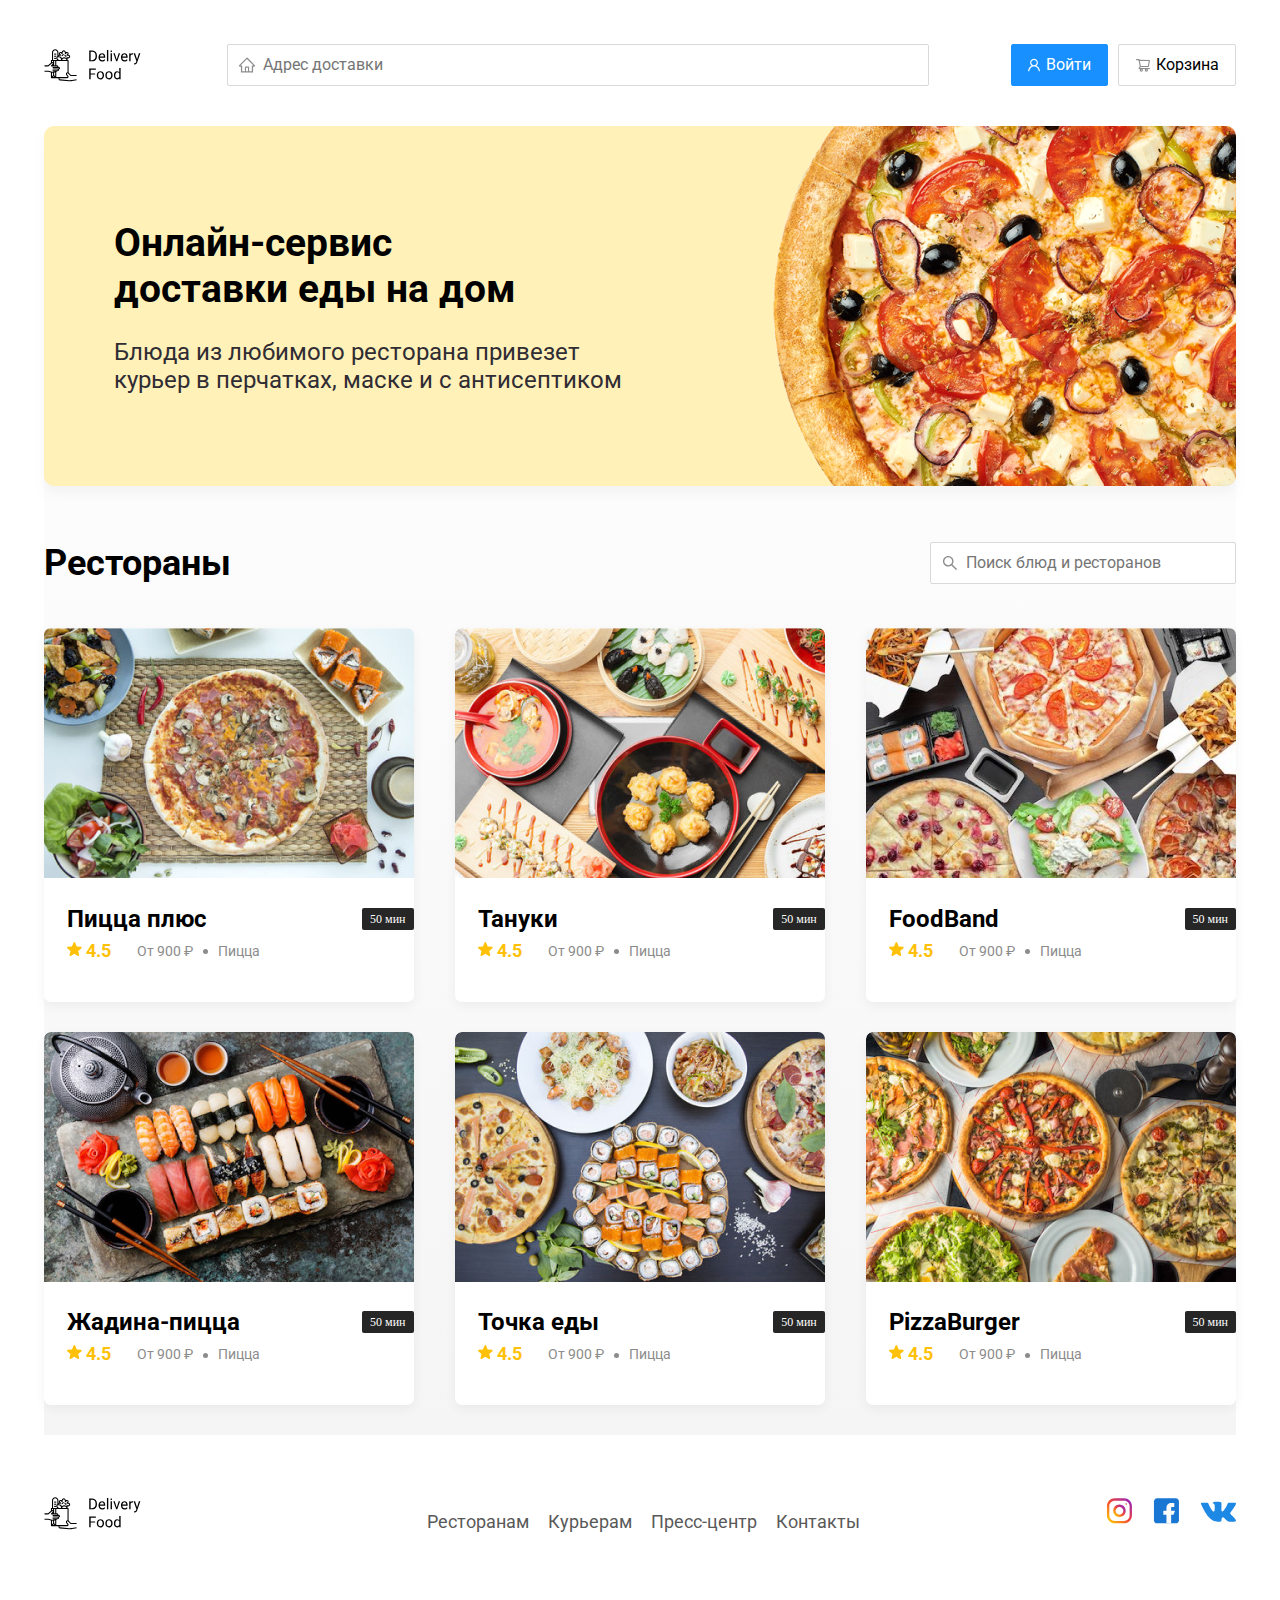
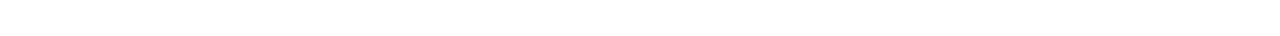
==== index.html @ 6f427807 "first commit" ====
<!DOCTYPE html>
<html lang="ru">

<head>
    <meta charset="UTF-8">
    <meta name="viewport" content="width=device-width, initial-scale=1.0">
    <title>Delivery Food - доставка еды на дом</title>
    <link rel="stylesheet" href="css\normalize.css">
    <link href="https://fonts.googleapis.com/css?family=Roboto:400,700&display=swap&subset=cyrillic" rel="stylesheet">
    <link rel="stylesheet" href="css/style.css">
</head>

<body>
    <div class="container">
        <header class="header">
            <img src="img\logo.svg" alt="Logo" class="logo">
            <input type="text" class="input input-address" placeholder="Адрес доставки">
            <div class="buttons">
                <button class="button button-primery">
                    <img src="img\User.svg" alt="User" class="button-icon">
                    <span class="button-text">Войти</span>

                </button>
                <button class="button">
                    <img src="img\shopping-card.svg" alt="shopping-card" class="button-icon">
                    <span class="button-text">Корзина</span>


                </button>
            </div>
        </header>
        
    </div>
<main class="main">
    <div class="container">
        <section class="promo">
            <h1 class="promo-title">Онлайн-сервис<br> доставки еды на дом </br></h1>
            <p class="promo-text">Блюда из любимого ресторана привезет курьер в перчатках, маске и с антисептиком</p>
        </section>
        <section class="restaurants">
            <div class="section-heading">
                <h2 class="section-title">Рестораны</h2>
                <input type="text" class=" input input-search" placeholder="Поиск блюд и ресторанов">
            </div>
            <div class="cards">
                <div class="card">
                    <img src="img\image.jpg" alt="image" class="card-image">
                    <div class="card-text">
                        <div class="card-heading">
                            <h3 class="card-title">Пицца плюс</h3>
                            <span class="card-tag tag">50 мин</span>
                        </div>
                        <div class="card-info">
                            <div class="rating">
                                <img src="img\rating.svg" alt="rating" class="rating-star">
                                4.5
                            </div>
                            <div class="price">От 900 ₽</div>
                            <div class="category">Пицца</div>
                        </div>
                    </div>
                </div>
                <div class="card">
                    <img src="img\image (2).jpg" alt="image" class="card-image">
                    <div class="card-text">
                        <div class="card-heading">
                            <h3 class="card-title">Тануки</h3>
                            <span class="card-tag tag">50 мин</span>
                        </div>
                        <div class="card-info">
                            <div class="rating"> <img src="img\rating.svg" alt="rating" class="rating-star">
                                4.5
                            </div>
                            <div class="price">От 900 ₽</div>
                            <div class="category">Пицца</div>
                        </div>
                    </div>
                </div>
                <div class="card">
                    <img src="img\image (3).jpg" alt="image" class="card-image">
                    <div class="card-text">
                        <div class="card-heading">
                            <h3 class="card-title">FoodBand</h3>
                            <span class="card-tag tag">50 мин</span>
                        </div>
                        <div class="card-info">
                            <div class="rating">
                                <img src="img\rating.svg" alt="rating" class="rating-star">
                                4.5
                            </div>
                            <div class="price">От 900 ₽</div>
                            <div class="category">Пицца</div>
                        </div>
                    </div>
                </div>
                <div class="card">
                    <img src="img\image (4).jpg" alt="image" class="card-image">
                    <div class="card-text">
                        <div class="card-heading">
                            <h3 class="card-title">Жадина-пицца</h3>
                            <span class="card-tag tag">50 мин</span>
                        </div>
                        <div class="card-info">
                            <div class="rating"> <img src="img\rating.svg" alt="rating" class="rating-star">
                                4.5
                            </div>
                            <div class="price">От 900 ₽</div>
                            <div class="category">Пицца</div>
                        </div>
                    </div>
                </div>
                <div class="card">
                    <img src="img\image (5).jpg" alt="image" class="card-image">
                    <div class="card-text">
                        <div class="card-heading">
                            <h3 class="card-title">Точка еды</h3>
                            <span class="card-tag tag">50 мин</span>
                        </div>
                        <div class="card-info">
                            <div class="rating"> <img src="img\rating.svg" alt="rating" class="rating-star">
                                4.5
                            </div>
                            <div class="price">От 900 ₽</div>
                            <div class="category">Пицца</div>
                        </div>
                    </div>
                </div>
                <div class="card">
                    <img src="img\image (6).jpg" alt="image" class="card-image">
                    <div class="card-text">
                        <div class="card-heading">
                            <h3 class="card-title">PizzaBurger</h3>
                            <span class="card-tag tag">50 мин</span>
                        </div>
                        <div class="card-info">
                            <div class="rating"> <img src="img\rating.svg" alt="rating" class="rating-star">
                                4.5
                            </div>
                            <div class="price">От 900 ₽</div>
                            <div class="category">Пицца</div>
                        </div>
                    </div>
                </div>
            </div>


        </section>
    </div>
</main>
<footer class="footer">
   <div class="container">
    <div class="footer-block">
        <img src="img/logo.svg" alt="logo" class="logo footer-logo">
        <nav class="footer-nav">
        <a href="#" class="footer-link">Ресторанам</a>
        <a href="#" class="footer-link">Курьерам</a>
        <a href="#" class="footer-link">Пресс-центр</a>
        <a href="#" class="footer-link">Контакты</a>
    </nav>
    <div class="social-links">
        <a href="#" class="social-link"><img src="img\instagram.svg" alt="instagram"></a>
        <a href="#" class="social-link"><img src="img\fb.svg" alt="fb"></a>
        <a href="#" class="social-link"><img src="img\vk.svg" alt="vk"></a>
    </div>
    </div>   
   </div>

</footer>
</body>

</html>
---- css/style.css ----
* {
    box-sizing: border-box;
}

body {
    font-family: 'Roboto', sans-serif;
    padding: 44px;
}

.container {
    max-width: 1200px;
    margin: auto;
}

.header {
    display: flex;
    align-items: center;
    justify-content: space-between;
    margin-bottom: 40px;
}

.input {
    background: #FFFFFF;
    border: 1px solid #D9D9D9;
    border-radius: 2px;
    font-size: 16px;
    line-height: 24px;
    padding: 8px;
    background-repeat: no-repeat;
    background-position: left 11px center;
    padding-left: 35px;
}

.input-address {
    flex: 0.8;
    background-image: url(../img/Home.svg);

}

.input-search {
    width: 306px;
    background-image: url(../img/Search.svg);
}

.buttons {
    display: flex;
    align-items: center;
}

.button {
    display: flex;
    align-items: center;
    padding: 8px 16px;
    background: #FFFFFF;
    border: 1px solid #D9D9D9;
    box-sizing: border-box;
    box-shadow: 0px 0px 2px rgba(0, 0, 0, 0.0015);
    border-radius: 2px;
    font-size: 16px;
    line-height: 24px;
}

.button-primery {
    background: #1890FF;
    border-radius: 2px;
    border: 1px solid #1890FF;
    color: #FFFFFF;
    margin-right: 10px;

}

.button-icon {
    margin-right: 6px;
}

.promo {
    box-shadow: 0px 7px 12px rgba(158, 158, 163, 0.1);
    background: #FFF1B8 url(../img/promo-icon.png) no-repeat top -100px right -247px / 924px;
    border-radius: 10px;
    padding: 68px 70px;
    margin-bottom: 56px;
}

.promo-title {
    font-family: Roboto;
    font-style: normal;
    font-weight: bold;
    font-size: 39px;
    line-height: 46px;
}

.promo-text {
    font-family: Roboto;
    font-style: normal;
    font-weight: normal;
    font-size: 24px;
    line-height: 28px;
    color: #302C34;
    max-width: 538px;
}

.main {
    background: linear-gradient(180deg, rgba(245, 245, 245, 0) 1.04%, #F5F5F5 100%);
}

.section-heading {
    display: flex;
    align-items: center;
    justify-content: space-between;
    margin-bottom: 44px;
}

.section-title {
    font-style: normal;
    font-weight: bold;
    font-size: 36px;
    line-height: 42px;
    margin: 0;
    color: #000000;
}

.cards {
    display: flex;
    align-items: flex-start;
    justify-content: space-between;
    flex-wrap: wrap;
}

.card {
    background: #FFFFFF;
    box-shadow: 0px 4px 12px rgba(0, 0, 0, 0.05);
    border-radius: 7px;
    overflow: hidden;
    margin-bottom: 30px;
    flex-basis: 31%;
}

.card-image {
    width: 384px;
    height: 250px;
    object-fit: cover;
}

.card-text {
    padding-top: 20px;
    padding-bottom: 35px;
    padding-left: 23px;
}

.card-heading {
    display: flex;
    align-items: center;
    justify-content: space-between;
}

.card-title {
    margin: 0;
    font-family: Roboto;
    font-style: normal;
    font-weight: bold;
    font-size: 24px;
    line-height: 32px;
}

.card-tag {
    font-family: SF Pro Display;
    font-style: normal;
    font-weight: normal;
    font-size: 12px;
    line-height: 20px;
    color: #FFFFFF;
    background: #262626;
    border-radius: 2px;
    padding: 1px 8px;
}

.card-info {
    display: flex;
    align-content: center;
    flex-wrap: wrap;

}

.rating {
    margin-right: 26px;
    color: #FFC107;
    font-weight: bold;
    font-size: 18px;
    line-height: 32px;
}

.price,
.category {
    color: #8C8C8C;
    font-size: 18px;
    line-height: 32px;

}

.price {
    margin-right: 10px;
}

.category {
    text-overflow: ellipsis;
    overflow: hidden;
    white-space: nowrap;
    max-width: 150px;
}

.price::after {
    content: "";
    width: 5px;
    height: 5px;
    background-color: #8C8C8C;
    display: inline-block;
    vertical-align: middle;
    border-radius: 50%;
    margin-left: 10px;
}

.footer {
    padding: 60px 0;
}

.footer-block {
    display: flex;
    align-items: center;
    justify-content: space-between;
}

.footer-nav {
    margin-left: 35px;
    margin-top: auto;
}

.footer-link {
    display: inline-block;
    color: #595959;
    font-style: normal;
    font-weight: normal;
    font-size: 18px;
    line-height: 21px;
    text-decoration: none;
}

.footer-link:not(:last-child) {
    margin-right: 15px;
}

.social-links {
    display: flex;
    align-items: center;
}

.social-link:not(:last-child) {
    margin-right: 21px;
}

@media (max-width: 1366px) {
    .container {
        min-width: 960px;
    }

    .promo {
        background-position: center right -300px;
        border-style: 750px;
    }

    .category,
    .price {
        font-size: 14px;
    }
}

@media (max-width: 992px) {
    .container {
        min-width: 750px;
    }

    .promo {
        padding: 50px;
        background-size: 500px;
        background-position: center right -200px;
    }

    .promo-text {
        font-style: 18px;
        min-width: 400px;
    }

    .card {
        flex-basis: 49%;
    }

    .footer-link {
        font-size: 16px;
    }
}

@media (max-width:768px) {
    .container {
        min-width: 560px;
    }

    .card-info {
        flex-wrap: wrap;
    }

    .rating {
        flex-basis: 100%;
    }

    .card-title {
        font-size: 18px;
    }

    .promo {
        background-size: 400px;
        background-position: bottom 50px right -200px;
    }

    .promo-title {
        font-size: 24px;
        left: 1.4;
    }

    .promo-text {
        margin-top: 0;
    }
}

@media (max-width:578px) {
    .container {
        min-width: 90%;
    }

    .header {
        flex-wrap: wrap;
    }

    .input-address {
        margin-top: 15px;
        order: 5;
        flex: 1;
    }

    .promo {
        background-image: none;
    }

    .promo-title {
        margin-bottom: 10px;
    }

    .section-title {
        font-size: 20px;
    }

    .card {
        flex-basis: 100%;
    }

    .card-image {
        width: 100%;
    }

    .footer {
        padding: 30px 0;
    }

    .footer-block {
        align-items: flex-start;
    }

    .footer-nav {
        margin-left: 0;
        margin-right: 0;
        order: 0;
        display: flex;
        flex-direction: column;
    }

    .footer-logo {
        margin-right: 15px;
        order: 1;
    }

    .social-links {
        order: 2;
    }
}

@media (max-width:480px) {
    .button-text {
        display: none;
    }

    .button {
        min-height: 40px;
    }

    .button-icon {
        margin: 0;
    }

    .promo {
        padding: 20px;
    }

    .section-heading {
        flex-wrap: wrap;
    }
    
    .footer-block {
        flex-wrap: wrap;
        align-items: center;
        flex-direction: column;
    }

    .footer-logo {
        order: 0;
        margin-bottom: 20px;
    }

    .footer-nav {
        margin-bottom: 20px;
        text-align: center;
    }

    .footer-link:not(:last-child) {
        margin-right: 0;
    }
}
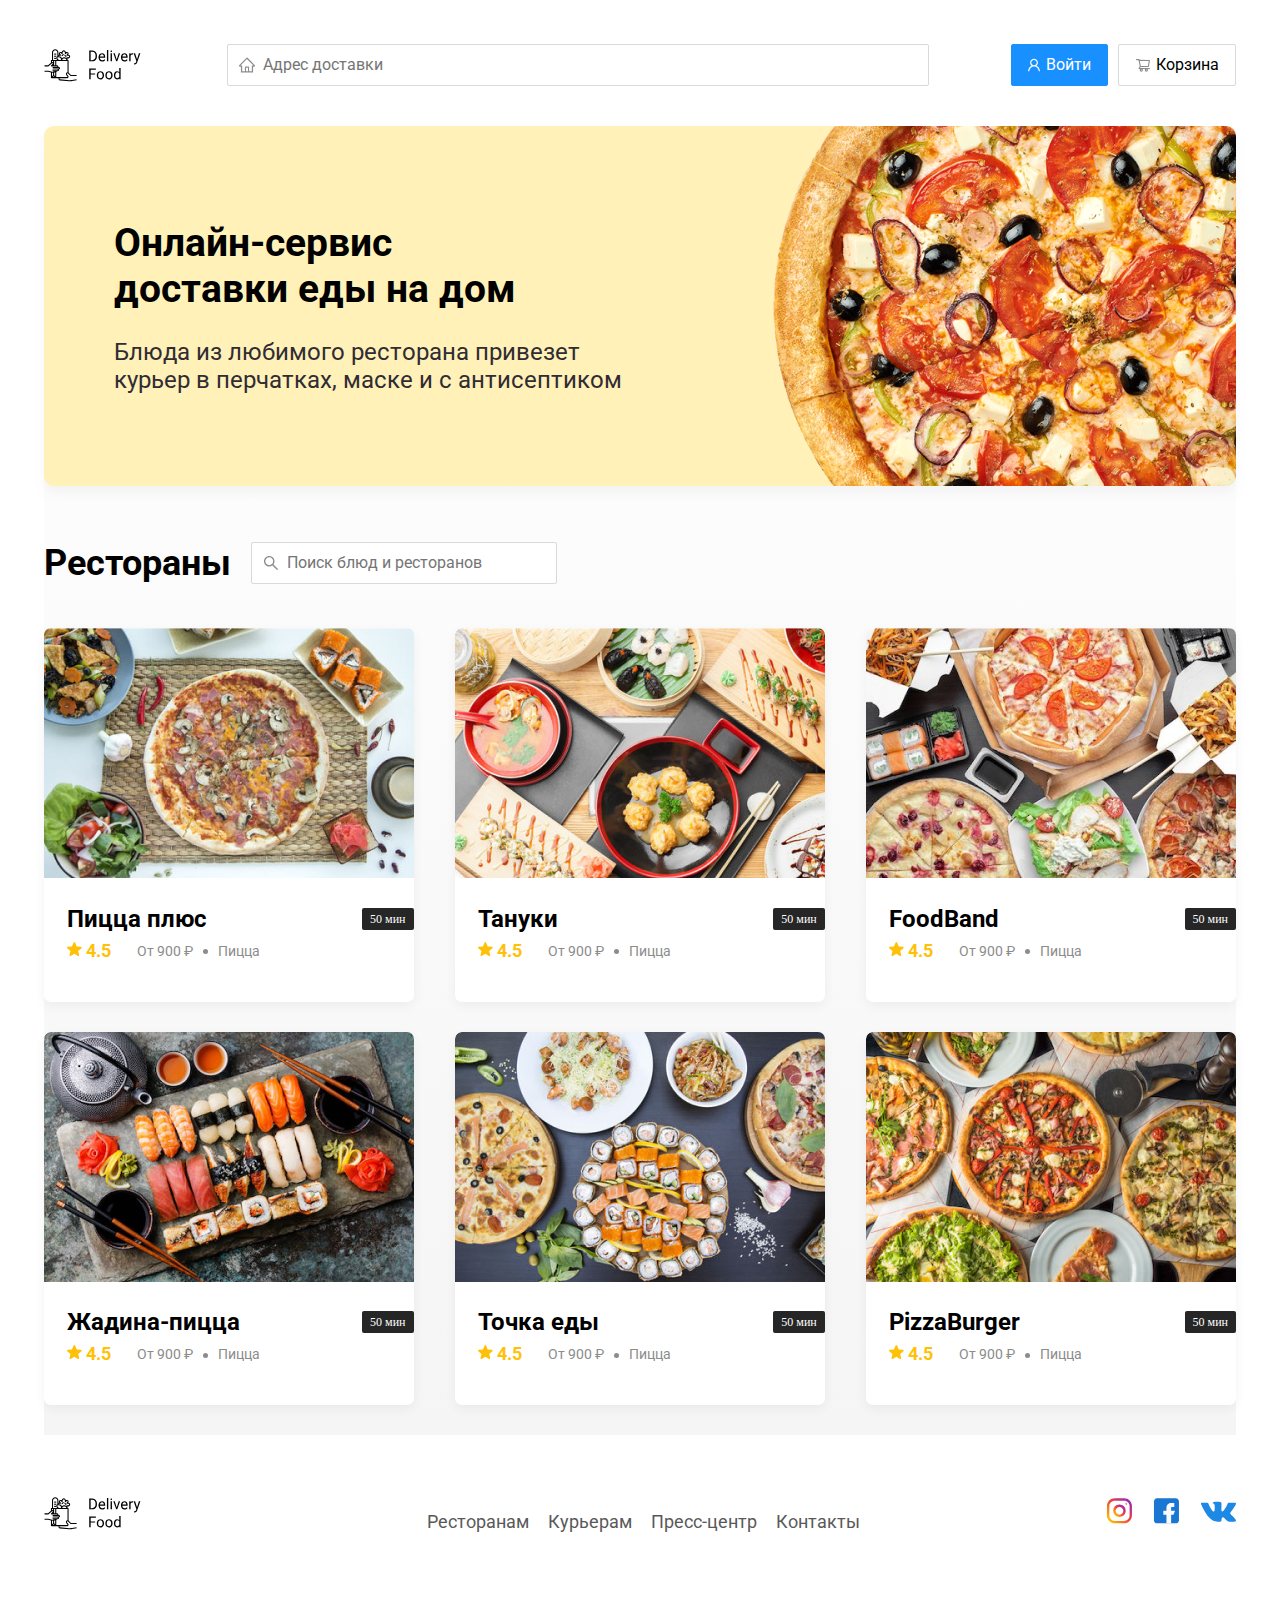
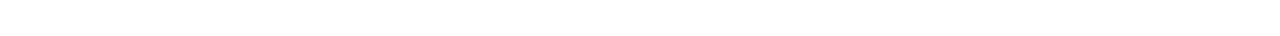
==== commit 8586d186: "second" ====
--- a/index.html
+++ b/index.html
@@ -7,7 +7,9 @@
     <title>Delivery Food - доставка еды на дом</title>
     <link rel="stylesheet" href="css\normalize.css">
     <link href="https://fonts.googleapis.com/css?family=Roboto:400,700&display=swap&subset=cyrillic" rel="stylesheet">
+    <link rel="stylesheet" href="css\animate.css">
     <link rel="stylesheet" href="css/style.css">
+
 </head>
 
 <body>
@@ -166,6 +168,8 @@
    </div>
 
 </footer>
+
 </body>
-
+<script src="js\wow.min.js"></script>
+<script src="js/main.js"></script>
 </html>--- a/css/style.css
+++ b/css/style.css
@@ -66,11 +66,18 @@
     border: 1px solid #1890FF;
     color: #FFFFFF;
     margin-right: 10px;
-
+}
+
+.button-primery1 {
+    margin-top: 24px;
 }
 
 .button-icon {
     margin-right: 6px;
+}
+
+.button-icon2 {
+    margin: 0px 10px;
 }
 
 .promo {
@@ -106,7 +113,6 @@
 .section-heading {
     display: flex;
     align-items: center;
-    justify-content: space-between;
     margin-bottom: 44px;
 }
 
@@ -117,6 +123,7 @@
     line-height: 42px;
     margin: 0;
     color: #000000;
+    margin-right: 20px;
 }
 
 .cards {
@@ -133,6 +140,7 @@
     overflow: hidden;
     margin-bottom: 30px;
     flex-basis: 31%;
+    object-fit: cover;
 }
 
 .card-image {
@@ -147,6 +155,11 @@
     padding-left: 23px;
 }
 
+.card-text2 {
+    margin-right: 23px;
+
+}
+
 .card-heading {
     display: flex;
     align-items: center;
@@ -160,6 +173,16 @@
     font-weight: bold;
     font-size: 24px;
     line-height: 32px;
+}
+
+.card-title2 {
+    font-family: Roboto;
+    font-style: normal;
+    font-weight: normal;
+    font-size: 24px;
+    line-height: 32px;
+    margin: 0;
+    white-space: nowrap;
 }
 
 .card-tag {
@@ -178,7 +201,13 @@
     display: flex;
     align-content: center;
     flex-wrap: wrap;
-
+}
+
+
+.card-footer {
+    display: flex;
+    align-items: center;
+    flex-wrap: wrap;
 }
 
 .rating {
@@ -201,11 +230,34 @@
     margin-right: 10px;
 }
 
+.price2 {
+    font-family: Roboto;
+    font-style: normal;
+    font-weight: bold;
+    font-size: 20px;
+    line-height: 32px;
+    color: #000000;
+    margin-left: 32px;
+    margin-top: 25px;
+}
+
 .category {
     text-overflow: ellipsis;
     overflow: hidden;
     white-space: nowrap;
     max-width: 150px;
+}
+
+.structure {
+    text-overflow: ellipsis;
+    overflow: hidden;
+    white-space: normal;
+    font-style: normal;
+    font-weight: normal;
+    font-size: 18px;
+    line-height: 21px;
+    color: #8C8C8C;
+    margin-top: 10px;
 }
 
 .price::after {
@@ -257,6 +309,127 @@
     margin-right: 21px;
 }
 
+.modal {
+    position: fixed;
+    left: 0;
+    top: 0;
+    width: 100%;
+    height: 100%;
+    background: rgba(0, 0, 0, 0.4);
+    display: none;
+}
+
+.is-open {
+    display: flex;
+}
+
+.modal-dialog {
+    max-width: 780px;
+    width: 95%;
+    background: #FFFFFF;
+    border-radius: 5px;
+    margin: auto;
+    padding: 40px 45px;
+}
+
+.modal-header {
+    display: flex;
+    align-items: center;
+    justify-content: space-between;
+    margin-bottom: 45px;
+
+}
+
+.modal-title {
+    margin: 0;
+    font-weight: bold;
+    font-size: 36px;
+    line-height: 42px;
+}
+
+.close {
+    font-size: 36px;
+    border: none;
+    background-color: transparent;
+}
+
+.modal-body {
+    margin-bottom: 52px;
+
+}
+
+.food-row {
+    display: flex;
+    align-items: flex-start;
+    justify-content: space-between;
+    padding-bottom: 8px;
+    border-bottom: 1px solid #D9D9D9;
+    margin-bottom: 15px;
+}
+
+.food-name {
+    font-weight: normal;
+    font-size: 18px;
+    line-height: 32px;
+}
+
+.food-price {
+    margin-left: auto;
+    margin-right: 47px;
+    font-style: normal;
+    font-weight: bold;
+    font-size: 20px;
+    line-height: 32px;
+}
+
+.food-counter {
+    display: flex;
+    align-items: center;
+}
+
+.counter-button {
+    display: flex;
+    align-items: center;
+    justify-content: center;
+    width: 39px;
+    height: 32px;
+    background: #FFFFFF;
+    border: 1px solid #40A9FF;
+    box-sizing: border-box;
+    border-radius: 2px;
+    font-weight: normal;
+    font-size: 14px;
+    line-height: 22px;
+    color: #40A9FF;
+}
+
+.counter {
+    font-size: 16px;
+    line-height: 24px;
+    margin-left: 10px;
+    margin-right: 10px;
+}
+
+.modal-footer {
+    display: flex;
+    align-items: center;
+    justify-content: space-between;
+}
+
+.footer-buttons {
+    display: flex;
+    align-items: center;
+}
+
+.modal-pricetag {
+    background: #262626;
+    border-radius: 5px;
+    color: #FFFFFF;
+    padding: 15px 20px;
+    font-size: 20px;
+    line-height: 23px;
+}
+
 @media (max-width: 1366px) {
     .container {
         min-width: 960px;
@@ -411,7 +584,7 @@
     .section-heading {
         flex-wrap: wrap;
     }
-    
+
     .footer-block {
         flex-wrap: wrap;
         align-items: center;
